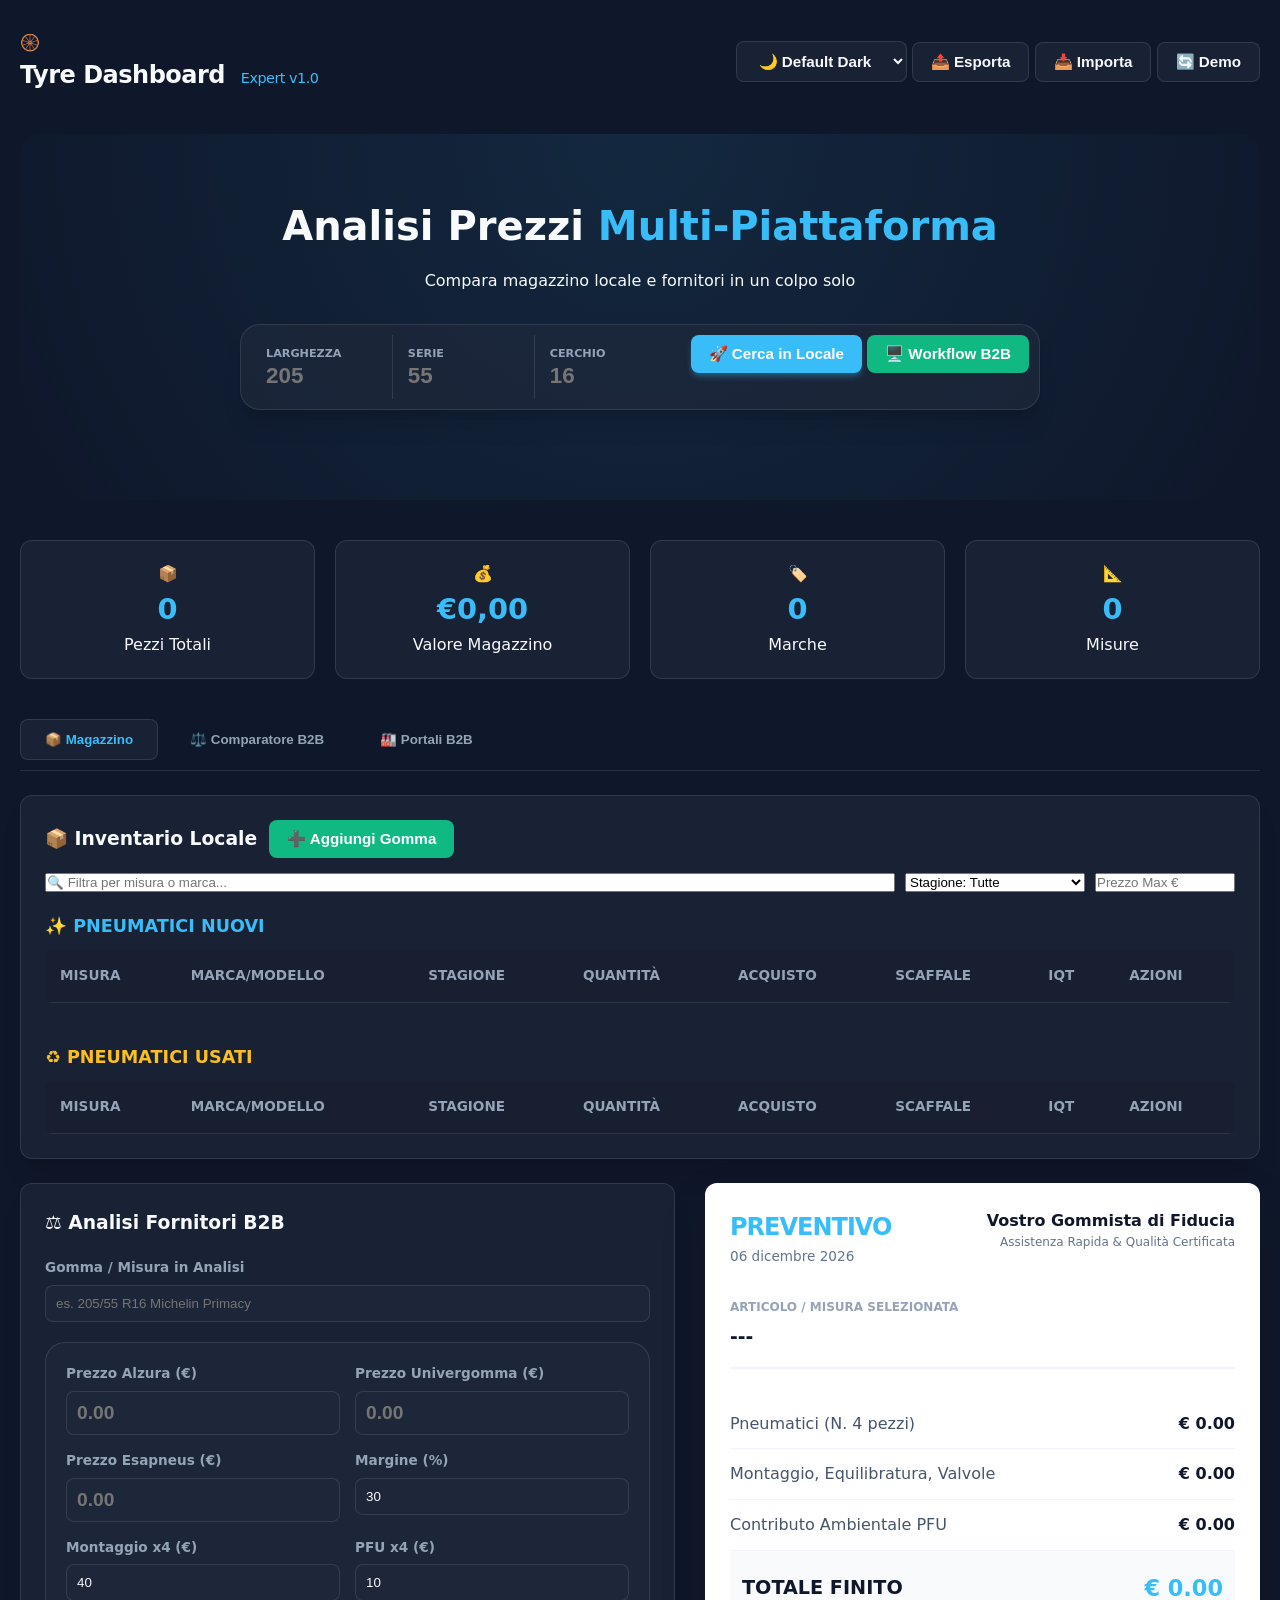
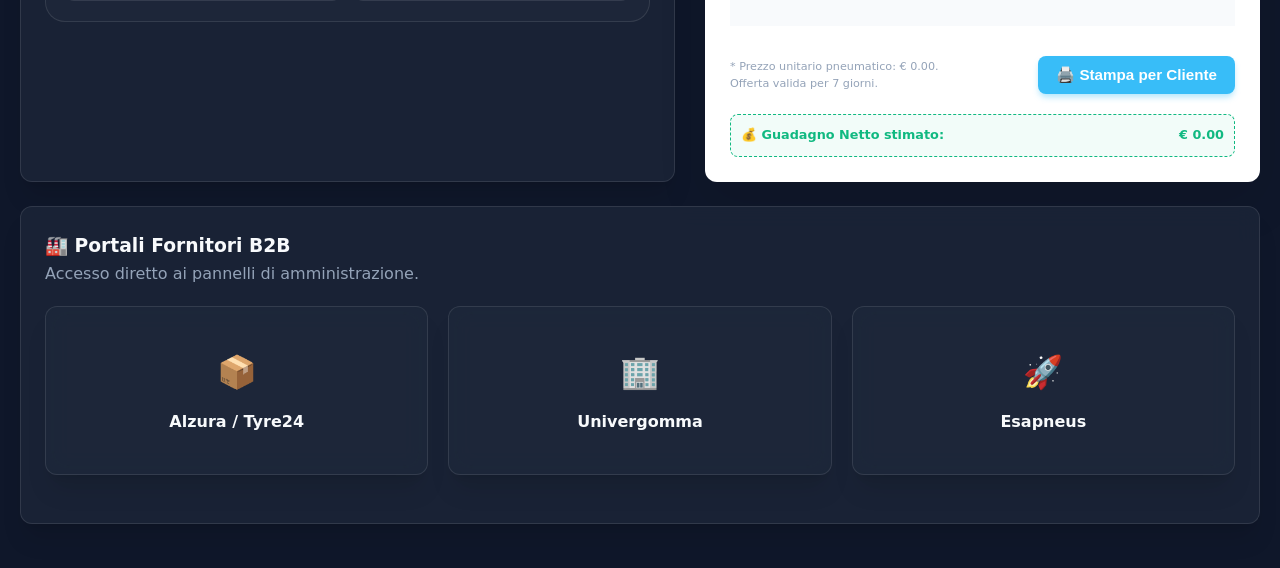
==== index.html @ cc28f00b "Initial commit - Tyre Dashboard Expert Edition" ====
<!DOCTYPE html>
<html lang="it">
<head>
  <meta charset="UTF-8">
  <meta name="viewport" content="width=device-width, initial-scale=1.0">
  <meta name="description" content="Tyre Dashboard — Sistema gestionale professionale per gommisti. Ricerca B2B, magazzino e preventivatore.">
  <title>Tyre Dashboard — Gestionale Expert</title>
  <link rel="preconnect" href="https://fonts.googleapis.com">
  <link rel="preconnect" href="https://fonts.gstatic.com" crossorigin>
  <link rel="stylesheet" href="style.css">
  <link rel="icon" href="data:image/svg+xml,<svg xmlns='http://www.w3.org/2000/svg' viewBox='0 0 100 100'><text y='.9em' font-size='90'>🛞</text></svg>">
</head>
<body>
  <div class="app-container">

    <!-- ===== HEADER ===== -->
    <header class="header">
      <div class="header-left">
        <div class="logo-icon">🛞</div>
        <h1>Tyre Dashboard <span>Expert v1.0</span></h1>
      </div>
      <div class="header-actions">
        <select id="theme-selector" class="btn btn-secondary btn-sm" title="Seleziona tema interfaccia">
          <option value="default">🌙 Default Dark</option>
          <option value="light">☀️ Light Mode</option>
          <option value="ocean">🌊 Deep Ocean</option>
          <option value="forest">🌲 Dark Forest</option>
          <option value="cyberpunk">🤖 Cyberpunk</option>
        </select>
        <button class="btn btn-secondary btn-sm" id="btn-export" title="Backup magazzino (JSON)">📤 Esporta</button>
        <button class="btn btn-secondary btn-sm" id="btn-import" title="Carica magazzino da file">📥 Importa</button>
        <button class="btn btn-secondary btn-sm" id="btn-reset-demo" title="Ripristina dati di prova">🔄 Demo</button>
        <input type="file" id="import-file" accept=".json" style="display:none">
      </div>
    </header>

    <!-- ===== RICERCA HERO ===== -->
    <section class="search-hero">
      <h2>Analisi Prezzi <span class="highlight">Multi-Piattaforma</span></h2>
      <p>Compara magazzino locale e fornitori in un colpo solo</p>

      <div class="search-bar-wrapper">
        <div class="search-input-group">
          <div class="search-field">
            <span class="field-label">Larghezza</span>
            <input type="text" id="search-larghezza" placeholder="205" maxlength="3" inputmode="numeric" title="Larghezza battistrada">
          </div>
          <div class="search-field">
            <span class="field-label">Serie</span>
            <input type="text" id="search-serie" placeholder="55" maxlength="2" inputmode="numeric" title="Altezza spalla">
          </div>
          <div class="search-field">
            <span class="field-label">Cerchio</span>
            <input type="text" id="search-cerchio" placeholder="16" maxlength="2" inputmode="numeric" title="Diametro cerchio">
          </div>
        </div>
        <div class="search-actions">
          <button class="btn btn-primary" id="btn-cerca-tutti" title="Verifica disponibilità interna">
            🚀 Cerca in Locale
          </button>
          <button class="btn btn-success" id="btn-workspace" title="Workflow B2B: Apre Alzura, Univergomma ed Esapneus">
            🖥️ Workflow B2B
          </button>
        </div>
      </div>

      <div id="stock-result"></div>
      <div class="site-buttons" id="site-buttons"></div>
    </section>

    <!-- ===== STATS ===== -->
    <div class="stats-grid">
      <div class="stat-card">
        <div class="stat-icon">📦</div>
        <div class="stat-value" id="stat-pezzi">0</div>
        <div class="stat-label">Pezzi Totali</div>
      </div>
      <div class="stat-card">
        <div class="stat-icon">💰</div>
        <div class="stat-value" id="stat-valore">€0</div>
        <div class="stat-label">Valore Magazzino</div>
      </div>
      <div class="stat-card">
        <div class="stat-icon">🏷️</div>
        <div class="stat-value" id="stat-marche">0</div>
        <div class="stat-label">Marche</div>
      </div>
      <div class="stat-card">
        <div class="stat-icon">📐</div>
        <div class="stat-value" id="stat-misure">0</div>
        <div class="stat-label">Misure</div>
      </div>
    </div>

    <!-- ===== TABS ===== -->
    <div class="tabs">
      <button class="tab active" data-tab="magazzino">📦 Magazzino</button>
      <button class="tab" data-tab="comparatore">⚖️ Comparatore B2B</button>
      <button class="tab" data-tab="fornitori">🏭 Portali B2B</button>
    </div>

    <!-- ===== TAB: MAGAZZINO ===== -->
    <div class="tab-content active" id="tab-magazzino">
      <div class="glass-card">
        <div class="table-header filters-container">
          <div style="display:flex; align-items:center; gap:12px;">
             <h3 style="margin:0;">📦 Inventario Locale</h3>
             <button class="btn btn-success btn-sm" id="btn-aggiungi">➕ Aggiungi Gomma</button>
          </div>
          <div class="filters-bar" style="margin-top:15px; display:flex; flex-wrap:wrap; gap:10px;">
            <input type="text" id="filter-misura" class="form-group" style="flex:1; min-width:200px;" placeholder="🔍 Filtra per misura o marca..." oninput="applyFilters()" title="Testo ricerca">
            
            <select id="filter-stagione" class="form-group" style="width:180px;" onchange="applyFilters()" title="Filtra per stagione">
              <option value="">Stagione: Tutte</option>
              <option value="Estiva">Estive ☀️</option>
              <option value="Invernale">Invernali ❄️</option>
              <option value="4 Stagioni">4 Stagioni 🌤️</option>
            </select>
            
            <input type="number" id="filter-prezzo-max" class="form-group" style="width:140px;" placeholder="Prezzo Max €" oninput="applyFilters()" title="Prezzo limite">
          </div>
        </div>

        <div class="section-title-new">✨ PNEUMATICI NUOVI</div>
        <div class="table-wrapper">
          <table class="dashboard-table">
            <thead>
              <tr>
                <th>Misura</th>
                <th>Marca/Modello</th>
                <th>Stagione</th>
                <th>Quantità</th>
                <th>Acquisto</th>
                <th>Scaffale</th>
                <th>IQT</th>
                <th>Azioni</th>
              </tr>
            </thead>
            <tbody id="magazzino-nuove-body"></tbody>
          </table>
        </div>

        <div class="section-title-used">♻️ PNEUMATICI USATI</div>
        <div class="table-wrapper">
          <table class="dashboard-table">
            <thead>
              <tr>
                <th>Misura</th>
                <th>Marca/Modello</th>
                <th>Stagione</th>
                <th>Quantità</th>
                <th>Acquisto</th>
                <th>Scaffale</th>
                <th>IQT</th>
                <th>Azioni</th>
              </tr>
            </thead>
            <tbody id="magazzino-usate-body"></tbody>
          </table>
        </div>
      </div>
    </div>

    <!-- ===== TAB: COMPARATORE B2B ===== -->
    <div class="tab-content" id="tab-comparatore">
      <div class="comparatore-grid">
        <div class="glass-card">
          <h3 style="margin-bottom:20px;">⚖️ Analisi Fornitori B2B</h3>
          <div class="form-group">
             <label>Gomma / Misura in Analisi</label>
             <input type="text" id="comp-gomma" placeholder="es. 205/55 R16 Michelin Primacy" oninput="document.getElementById('print-gomma').textContent = this.value" title="Dettaglio pneumatico">
          </div>
          
          <div class="comp-box" style="margin-top:20px;">
             <div class="form-grid" style="display:grid; grid-template-columns:1fr 1fr; gap:15px;">
               <div class="form-group">
                 <label>Prezzo Alzura (€)</label>
                 <input type="number" id="comp-alzura" class="price-input" placeholder="0.00" step="0.01" oninput="calcolaPreventivo()" title="Costo Alzura">
               </div>
               <div class="form-group">
                 <label>Prezzo Univergomma (€)</label>
                 <input type="number" id="comp-univer" class="price-input" placeholder="0.00" step="0.01" oninput="calcolaPreventivo()" title="Costo Univergomma">
               </div>
               <div class="form-group">
                 <label>Prezzo Esapneus (€)</label>
                 <input type="number" id="comp-esa" class="price-input" placeholder="0.00" step="0.01" oninput="calcolaPreventivo()" title="Costo Esapneus">
               </div>
               <div class="form-group">
                 <label>Margine (%)</label>
                 <input type="number" id="comp-margine" value="30" oninput="calcolaPreventivo()" title="Ricarico desiderato">
               </div>
               <div class="form-group">
                 <label>Montaggio x4 (€)</label>
                 <input type="number" id="comp-montaggio" value="40" oninput="calcolaPreventivo()" title="Prezzo montaggio treno">
               </div>
               <div class="form-group">
                 <label>PFU x4 (€)</label>
                 <input type="number" id="comp-pfu" value="10" oninput="calcolaPreventivo()" title="Smaltimento treno">
               </div>
             </div>
          </div>
          
          <div id="b2b-winner" class="winner-badge" style="display:none; margin-top:20px; padding:15px; border-radius:10px; text-align:center;"></div>
        </div>

        <!-- Preventivo -->
        <div class="glass-card quote-card" id="printable-quote">
           <div class="quote-header">
              <div>
                 <h2 class="quote-title">PREVENTIVO</h2>
                 <p id="print-date" class="quote-date"></p>
              </div>
              <div class="quote-vendor">
                 <h4>Vostro Gommista di Fiducia</h4>
                 <p>Assistenza Rapida & Qualità Certificata</p>
              </div>
           </div>

           <div class="quote-item-details">
              <p class="quote-label">Articolo / Misura Selezionata</p>
              <h3 id="print-gomma">---</h3>
           </div>

           <table class="quote-table">
              <tr class="quote-row">
                 <td class="quote-cell">Pneumatici (N. 4 pezzi)</td>
                 <td class="quote-cell-price" id="print-tot-gomme">€ 0.00</td>
              </tr>
              <tr class="quote-row">
                 <td class="quote-cell">Montaggio, Equilibratura, Valvole</td>
                 <td class="quote-cell-price" id="print-tot-montaggio">€ 0.00</td>
              </tr>
              <tr class="quote-row">
                 <td class="quote-cell">Contributo Ambientale PFU</td>
                 <td class="quote-cell-price" id="print-tot-pfu">€ 0.00</td>
              </tr>
              <tr class="quote-total-row">
                 <td class="quote-total-label">TOTALE FINITO</td>
                 <td class="quote-total-price" id="print-gran-totale">€ 0.00</td>
              </tr>
           </table>

           <div class="quote-footer">
              <p class="quote-notes">
                 * Prezzo unitario pneumatico: <span id="print-unitario">€ 0.00</span>. Offerta valida per 7 giorni.
              </p>
              <button class="btn btn-primary no-print" onclick="stampaPreventivo()" title="Genera stampa del preventivo">🖨️ Stampa per Cliente</button>
           </div>
           
           <div class="no-print margin-info-box">
              <span class="margin-label">💰 Guadagno Netto stimato:</span>
              <span class="margin-value" id="print-margine-netto">€ 0.00</span>
           </div>
        </div>
      </div>
    </div>

    <!-- ===== TAB: FORNITORI B2B ===== -->
    <div class="tab-content" id="tab-fornitori">
      <div class="glass-card">
        <h3>🏭 Portali Fornitori B2B</h3>
        <p style="margin-bottom:20px; color:var(--text-secondary);">Accesso diretto ai pannelli di amministrazione.</p>
        <div class="site-grid" style="display:grid; grid-template-columns:repeat(auto-fit, minmax(250px, 1fr)); gap:20px;">
           <a href="https://tyre24.alzura.com/" target="_blank" rel="noopener" class="glass-card" style="text-decoration:none; text-align:center; padding:40px 20px;">
              <div style="font-size:2rem; margin-bottom:10px;">📦</div>
              <h4 style="color:var(--text-primary);">Alzura / Tyre24</h4>
           </a>
           <a href="https://www.univergomma.it/" target="_blank" rel="noopener" class="glass-card" style="text-decoration:none; text-align:center; padding:40px 20px;">
              <div style="font-size:2rem; margin-bottom:10px;">🏢</div>
              <h4 style="color:var(--text-primary);">Univergomma</h4>
           </a>
           <a href="https://b2b.esapneus.it/" target="_blank" rel="noopener" class="glass-card" style="text-decoration:none; text-align:center; padding:40px 20px;">
              <div style="font-size:2rem; margin-bottom:10px;">🚀</div>
              <h4 style="color:var(--text-primary);">Esapneus</h4>
           </a>
        </div>
      </div>
    </div>

    </div>

  </div>

  </div>

  <!-- MODAL -->
  <div class="modal-overlay" id="modal-overlay">
    <div class="modal">
      <h3 id="modal-title">📦 Gestione Gomma</h3>
      <form id="form-gomma">
        <div class="form-grid" style="display:grid; grid-template-columns:1fr 1fr; gap:15px; margin-top:20px;">
          <div class="form-group"><label>Misura *</label><input type="text" name="misura" required placeholder="205/55 R16" title="Misura gomma"></div>
          <div class="form-group"><label>Marca *</label><input type="text" name="marca" required placeholder="Michelin" title="Marca"></div>
          <div class="form-group"><label>Modello</label><input type="text" name="modello" placeholder="Primacy" title="Modello"></div>
          <div class="form-group"><label>Quantità</label><input type="number" name="quantita" value="4" title="Quantità in stock"></div>
          <div class="form-group"><label>Prezzo Acquisto (€)</label><input type="number" name="prezzo" step="0.01" title="Prezzo di acquisto"></div>
          <div class="form-group"><label>Scaffale</label><input type="text" name="scaffale" title="Posizione logistica"></div>
          <div class="form-group">
            <label>Condizione</label>
            <select name="condizione" title="Nuova o Usata">
              <option value="Nuova">Nuova ✨</option>
              <option value="Usata">Usata ♻️</option>
            </select>
          </div>
          <div class="form-group">
            <label>Stagione</label>
            <select name="stagione" title="Tipologia stagionale">
              <option value="Estiva">Estiva ☀️</option>
              <option value="Invernale">Invernale ❄️</option>
              <option value="4 Stagioni">4 Stagioni 🌤️</option>
            </select>
          </div>
          <input type="hidden" name="bagnato" value="B">
          <input type="hidden" name="consumo" value="B">
          <input type="hidden" name="rumore" value="70">
        </div>
        <div class="form-actions" style="margin-top:25px; display:flex; justify-content:flex-end; gap:10px;">
          <button type="button" class="btn btn-secondary" id="btn-modal-cancel">Chiudi</button>
          <button type="submit" class="btn btn-primary">💾 Salva</button>
        </div>
      </form>
    </div>
  </div>

  <div class="toast-container" id="toast-container"></div>
  <script src="app.js"></script>
</body>
</html>
---- style.css ----
/* ==========================================================================
   DESIGN SYSTEM TYRE DASHBOARD - EXPERT EDITION
   ========================================================================== */

:root {
  /* Default: Dark Glassmorphism */
  --bg-app: #0f172a;
  --bg-glass: rgba(30, 41, 59, 0.7);
  --border-glass: rgba(255, 255, 255, 0.1);
  --text-primary: #f8fafc;
  --text-secondary: #94a3b8;
  --accent-1: #38bdf8;
  --accent-2: #818cf8;
  --accent-cyan: #22d3ee;
  --success: #10b981;
  --success-bg: rgba(16, 185, 129, 0.1);
  --success-border: rgba(16, 185, 129, 0.2);
  --warning: #fbbf24;
  --danger: #f43f5e;
  --radius-sm: 8px;
  --radius-md: 12px;
  --radius-lg: 20px;
  --font-main: 'Inter', system-ui, -apple-system, sans-serif;
  --shadow-lg: 0 20px 25px -5px rgba(0, 0, 0, 0.1), 0 8px 10px -6px rgba(0, 0, 0, 0.1);
}

/* THEMES */
[data-theme="light"] {
  --bg-app: #f1f5f9;
  --bg-glass: rgba(255, 255, 255, 0.8);
  --border-glass: rgba(0, 0, 0, 0.05);
  --text-primary: #0f172a;
  --text-secondary: #475569;
  --accent-1: #2563eb;
  --shadow-lg: 0 10px 15px -3px rgba(0, 0, 0, 0.1);
}

[data-theme="ocean"] {
  --bg-app: #082f49;
  --bg-glass: rgba(12, 74, 110, 0.8);
  --accent-1: #0ea5e9;
  --accent-2: #38bdf8;
}

[data-theme="forest"] {
  --bg-app: #064e3b;
  --bg-glass: rgba(6, 78, 59, 0.8);
  --accent-1: #10b981;
  --accent-2: #34d399;
}

[data-theme="cyberpunk"] {
  --bg-app: #1a1a2e;
  --bg-glass: rgba(22, 33, 62, 0.9);
  --border-glass: #00fff5;
  --accent-1: #e94560;
  --accent-2: #0f3460;
  --accent-cyan: #00fff5;
}

/* ============================================
   RESET & BASE
   ============================================ */
* { margin: 0; padding: 0; box-sizing: border-box; }
body {
  font-family: var(--font-main);
  background-color: var(--bg-app);
  color: var(--text-primary);
  line-height: 1.6;
  min-height: 100vh;
  transition: background-color 0.4s ease;
  overflow-x: hidden;
}

.app-container {
  max-width: 1400px;
  margin: 0 auto;
  padding: 20px;
}

/* ============================================
   ANIMATIONS
   ============================================ */
@keyframes entranceSlide {
  from { opacity: 0; transform: translateY(10px); }
  to { opacity: 1; transform: translateY(0); }
}

@keyframes pulseBorder {
  0% { box-shadow: 0 0 0 0 rgba(56, 189, 248, 0.4); }
  70% { box-shadow: 0 0 0 10px rgba(56, 189, 248, 0); }
  100% { box-shadow: 0 0 0 0 rgba(56, 189, 248, 0); }
}

/* ============================================
   UI COMPONENTS
   ============================================ */
.glass-card {
  background: var(--bg-glass);
  backdrop-filter: blur(12px);
  -webkit-backdrop-filter: blur(12px);
  border: 1px solid var(--border-glass);
  border-radius: var(--radius-md);
  padding: 24px;
  box-shadow: var(--shadow-lg);
  margin-bottom: 24px;
  animation: entranceSlide 0.5s ease both;
}

.btn {
  display: inline-flex;
  align-items: center;
  gap: 8px;
  padding: 10px 18px;
  border-radius: var(--radius-sm);
  font-weight: 600;
  cursor: pointer;
  border: none;
  transition: all 0.2s cubic-bezier(0.4, 0, 0.2, 1);
  font-size: 0.95rem;
  white-space: nowrap;
}

.btn:hover { transform: translateY(-2px); opacity: 0.95; }
.btn:active { transform: translateY(0); }

.btn-primary { background: var(--accent-1); color: white; box-shadow: 0 4px 6px -1px rgba(56, 189, 248, 0.4); }
.btn-success { background: var(--success); color: white; }
.btn-secondary { background: var(--bg-glass); color: var(--text-primary); border: 1px solid var(--border-glass); }

/* ============================================
   COMPARATORE & PREVENTIVO STYLES
   ============================================ */
.comparatore-grid {
  display: grid;
  grid-template-columns: 1fr 1.2fr;
  gap: 30px;
}

@media (max-width: 1100px) {
  .comparatore-grid { grid-template-columns: 1fr; }
}

.comp-box {
  padding: 20px;
  background: rgba(255,255,255,0.02);
  border-radius: var(--radius-lg);
  border: 1px solid var(--border-glass);
}

.price-input {
  font-size: 1.2rem !important;
  font-weight: 700 !important;
  color: var(--accent-cyan) !important;
}

.winner-badge {
  background: var(--success-bg);
  border: 1px solid var(--success-border);
  color: var(--success);
  animation: entranceSlide 0.4s ease both;
}

/* Quote Card (Preventivo) */
.quote-card {
  background: white !important;
  color: #1e293b !important;
  box-shadow: 0 20px 50px rgba(0,0,0,0.1) !important;
}

[data-theme="light"] .quote-card {
  border: 1px solid #e2e8f0;
}

.quote-header {
  display: flex;
  justify-content: space-between;
  align-items: flex-start;
  margin-bottom: 30px;
}

.quote-title {
  color: var(--accent-1) !important;
  margin: 0;
  font-weight: 900;
  letter-spacing: -1px;
}

.quote-date {
  font-size: 0.85rem;
  color: #64748b;
}

.quote-vendor {
  text-align: right;
}

.quote-vendor h4 { margin: 0; color: #0f172a; }
.quote-vendor p { font-size: 0.75rem; color: #64748b; }

.quote-item-details {
  margin-bottom: 30px;
  padding-bottom: 15px;
  border-bottom: 2px solid #f1f5f9;
}

.quote-label {
  font-size: 0.75rem;
  text-transform: uppercase;
  color: #94a3b8;
  font-weight: 700;
  margin-bottom: 5px;
}

#print-gomma { margin: 0; color: #0f172a; font-weight: 800; }

.quote-table {
  width: 100%;
  border-collapse: collapse;
  margin-bottom: 30px;
}

.quote-row {
  border-bottom: 1px solid #f1f5f9;
}

.quote-cell {
  padding: 12px 0;
  color: #475569;
}

.quote-cell-price {
  padding: 12px 0;
  text-align: right;
  font-weight: 600;
  color: #0f172a;
}

.quote-total-row {
  background: #f8fafc;
}

.quote-total-label {
  padding: 20px 12px;
  font-weight: 800;
  font-size: 1.2rem;
  color: #0f172a;
}

.quote-total-price {
  padding: 20px 12px;
  text-align: right;
  font-weight: 900;
  font-size: 1.4rem;
  color: var(--accent-1) !important;
}

.quote-footer {
  display: flex;
  justify-content: space-between;
  align-items: center;
  gap: 20px;
}

.quote-notes {
  font-size: 0.7rem;
  color: #94a3b8;
  max-width: 250px;
}

.margin-info-box {
  margin-top: 20px;
  padding: 10px;
  background: rgba(16,185,129,0.05);
  border: 1px dashed var(--success);
  border-radius: 8px;
  display: flex;
  justify-content: space-between;
}

.margin-label {
  font-size: 0.8rem;
  color: var(--success);
  font-weight: 600;
}

.margin-value {
  font-size: 0.8rem;
  color: var(--success);
  font-weight: 700;
}

/* Section Titles */
.section-title-new {
  margin-top: 20px;
  margin-bottom: 10px;
  font-weight: 800;
  font-size: 1.1rem;
  color: var(--accent-1);
  text-transform: uppercase;
}

.section-title-used {
  margin-top: 40px;
  margin-bottom: 10px;
  font-weight: 800;
  font-size: 1.1rem;
  color: var(--warning);
  text-transform: uppercase;
}

/* ============================================
   DASHBOARD SPECIFIC
   ============================================ */
.header {
  display: flex;
  justify-content: space-between;
  align-items: center;
  margin-bottom: 30px;
  padding: 10px 0;
}

.header h1 { font-size: 1.5rem; letter-spacing: -0.5px; }
.header h1 span { color: var(--accent-1); font-weight: 400; font-size: 0.9rem; margin-left: 8px; }

.search-hero {
  text-align: center;
  padding: 60px 20px;
  background: radial-gradient(circle at top, rgba(56, 189, 248, 0.1), transparent);
  border-radius: var(--radius-lg);
  margin-bottom: 40px;
}

.search-hero h2 { font-size: 2.5rem; margin-bottom: 10px; color: var(--text-primary); }
.highlight { color: var(--accent-1); }

.search-bar-wrapper {
  background: var(--bg-glass);
  padding: 10px;
  border-radius: var(--radius-lg);
  display: flex;
  gap: 15px;
  max-width: 800px;
  margin: 30px auto;
  border: 1px solid var(--border-glass);
  box-shadow: var(--shadow-lg);
}

.search-input-group { display: flex; flex: 1; }
.search-field { flex: 1; padding: 10px 15px; display: flex; flex-direction: column; align-items: flex-start; border-right: 1px solid var(--border-glass); }
.search-field:last-child { border-right: none; }
.field-label { font-size: 0.7rem; text-transform: uppercase; color: var(--text-secondary); font-weight: 700; }
.search-field input { background: transparent; border: none; font-size: 1.4rem; color: var(--accent-1); width: 100%; font-weight: 800; }
.search-field input:focus { outline: none; }

.stats-grid { display: grid; grid-template-columns: repeat(auto-fit, minmax(200px, 1fr)); gap: 20px; margin-bottom: 40px; }
.stat-card { background: var(--bg-glass); border: 1px solid var(--border-glass); border-radius: var(--radius-md); padding: 20px; text-align: center; }
.stat-value { font-size: 1.8rem; font-weight: 800; color: var(--accent-1); }

.tabs { display: flex; gap: 8px; margin-bottom: 24px; border-bottom: 1px solid var(--border-glass); padding-bottom: 10px; }
.tab { padding: 12px 24px; background: transparent; border: none; color: var(--text-secondary); cursor: pointer; font-weight: 600; border-radius: var(--radius-sm); }
.tab.active { background: var(--bg-glass); color: var(--accent-1); border: 1px solid var(--border-glass); }

.table-wrapper { overflow-x: auto; background: rgba(0,0,0,0.1); border-radius: var(--radius-sm); }
.dashboard-table { width: 100%; border-collapse: collapse; text-align: left; }
.dashboard-table th { padding: 15px; color: var(--text-secondary); font-weight: 600; font-size: 0.85rem; text-transform: uppercase; border-bottom: 1px solid var(--border-glass); }
.dashboard-table td { padding: 15px; border-bottom: 1px solid rgba(255,255,255,0.02); }
.dashboard-table tr:hover { background: rgba(255,255,255,0.02); }

/* BADGES */
.badge { padding: 4px 10px; border-radius: 6px; font-size: 0.75rem; font-weight: 700; white-space: nowrap; }
.badge-iqt-A { background: #059669; color: white; }
.badge-iqt-B { background: #10b981; color: white; }
.badge-iqt-C { background: #f59e0b; color: white; }
.badge-iqt-D { background: #ef4444; color: white; }

/* MODAL */
.modal-overlay { position: fixed; inset: 0; background: rgba(0,0,0,0.8); backdrop-filter: blur(8px); display: none; align-items: center; justify-content: center; z-index: 1000; padding: 20px; }
.modal-overlay.active { display: flex; }
.modal { background: var(--bg-app); border: 1px solid var(--border-glass); border-radius: var(--radius-lg); max-width: 600px; width: 100%; padding: 30px; border-top: 4px solid var(--accent-1); }

.form-group { display: flex; flex-direction: column; gap: 6px; }
.form-group label { font-size: 0.85rem; color: var(--text-secondary); font-weight: 600; }
.form-group input, .form-group select { background: var(--bg-glass); border: 1px solid var(--border-glass); border-radius: var(--radius-sm); padding: 10px; color: var(--text-primary); }

/* TOAST */
.toast-container { position: fixed; bottom: 20px; right: 20px; z-index: 2000; }
.toast { background: var(--bg-glass); border-left: 4px solid var(--accent-1); border-radius: 8px; padding: 15px 25px; margin-bottom: 10px; box-shadow: 0 10px 15px -3px rgba(0,0,0,0.2); animation: entranceSlide 0.3s ease; }

/* STAMPA */
@media print {
  body { background: white !important; color: black !important; }
  .no-print, .header, .search-hero, .stats-grid, .tabs, .tab-content:not(.active), .site-buttons, .table-header, .table-wrapper { display: none !important; }
  .tab-content#tab-comparatore { display: block !important; }
  .comparatore-grid { display: block !important; }
  .glass-card:not(.quote-card) { display: none !important; }
  .quote-card {
     position: absolute; top: 0; left: 0; width: 100% !important; border: none !important; box-shadow: none !important; padding: 0 !important;
  }
}
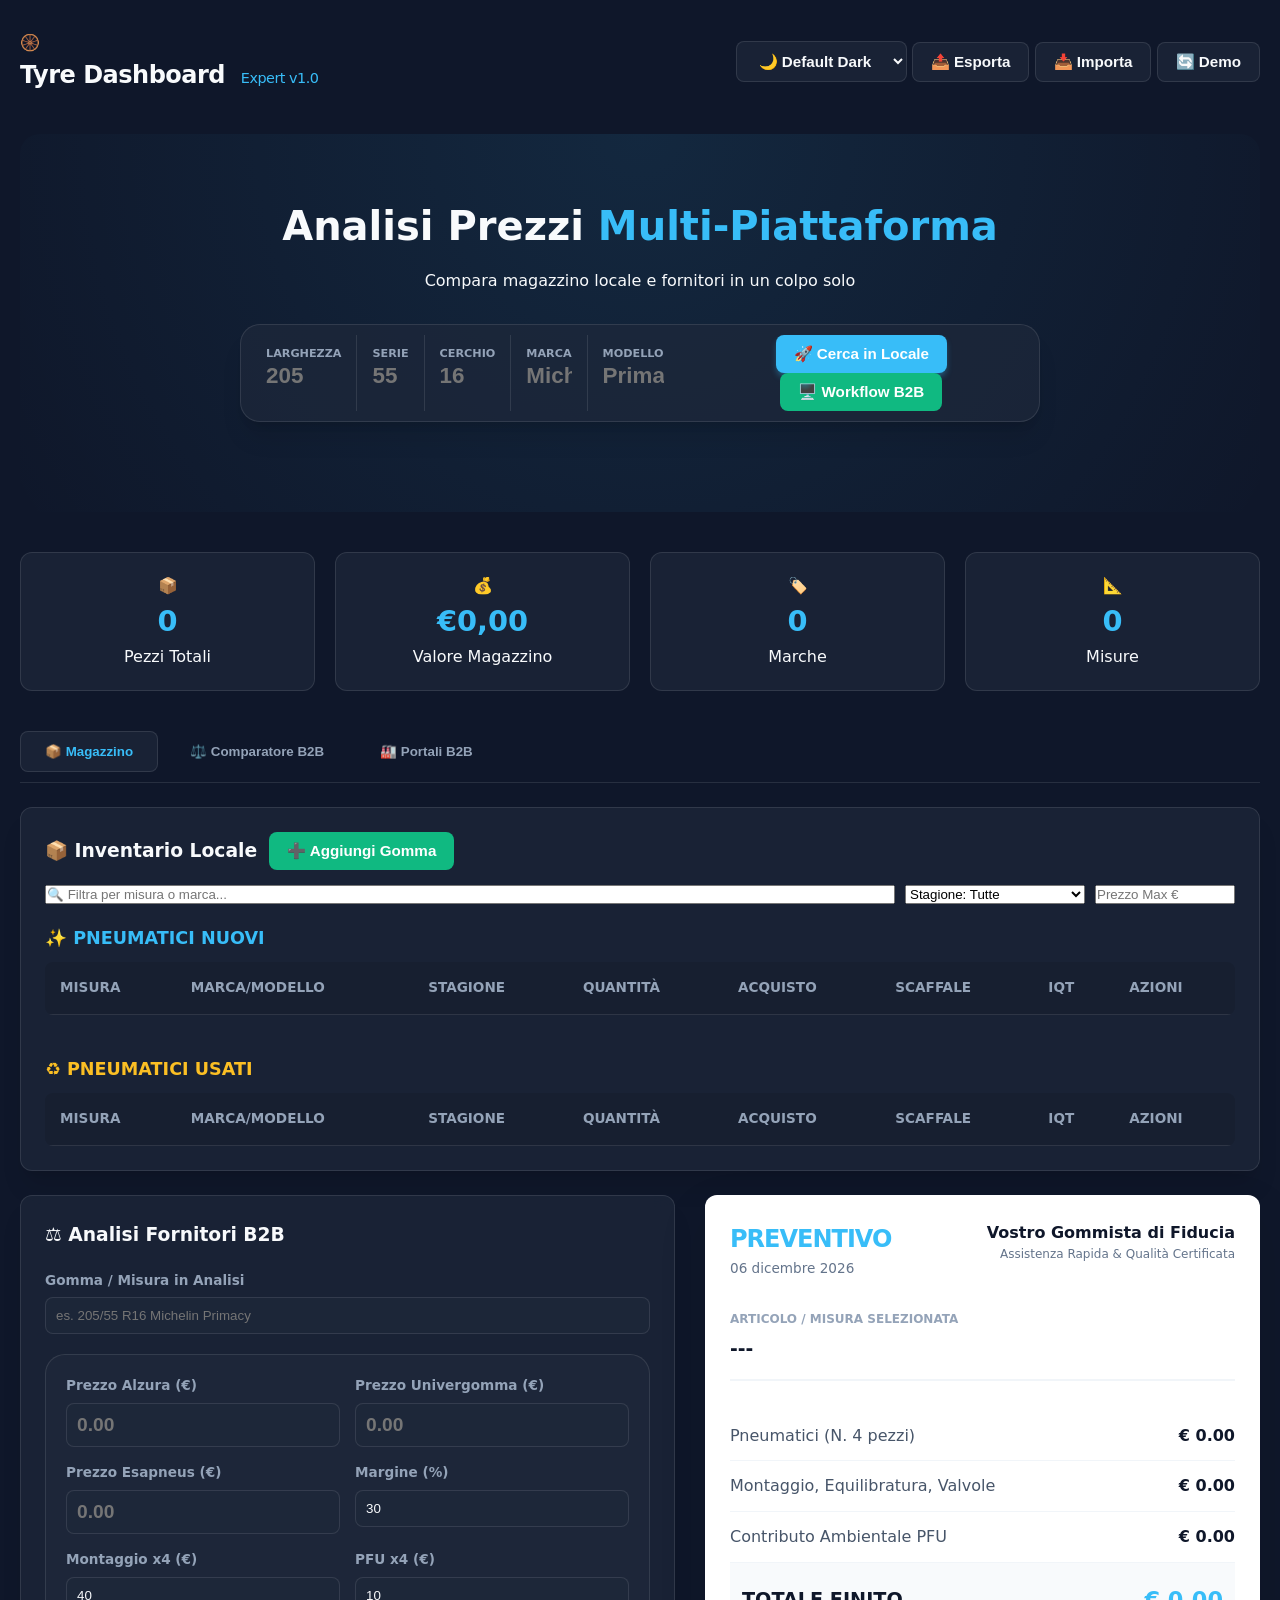
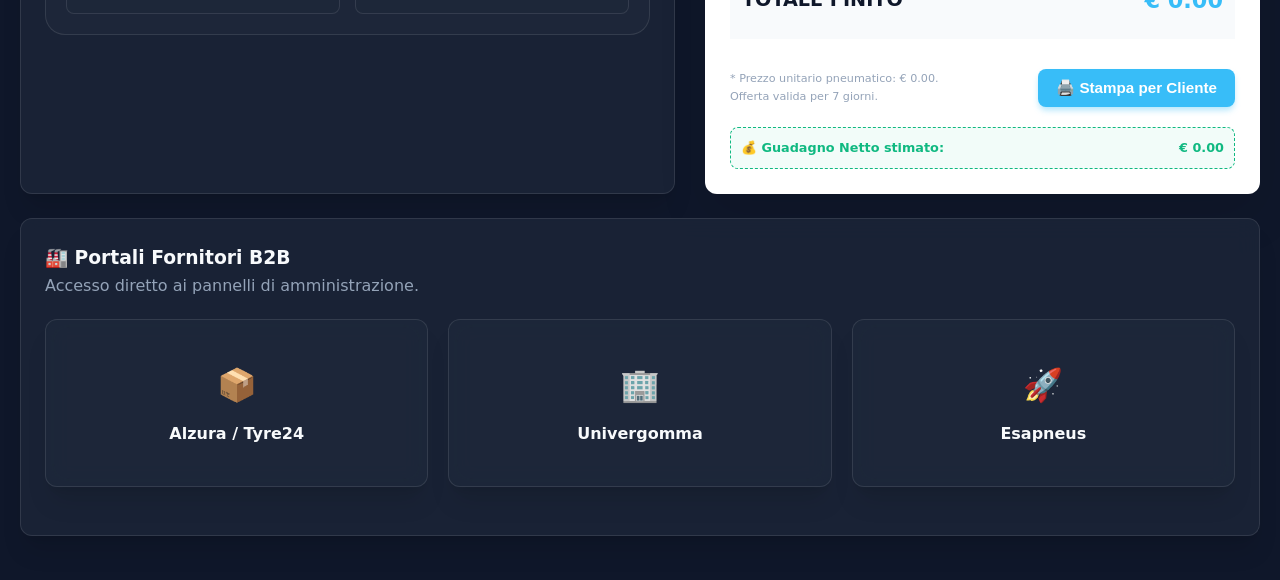
==== commit 150cb26b: "Feature: Advanced B2B Search with Splitscreen Windows (3x33%)" ====
--- a/index.html
+++ b/index.html
@@ -52,6 +52,14 @@
           <div class="search-field">
             <span class="field-label">Cerchio</span>
             <input type="text" id="search-cerchio" placeholder="16" maxlength="2" inputmode="numeric" title="Diametro cerchio">
+          </div>
+          <div class="search-field">
+            <span class="field-label">Marca</span>
+            <input type="text" id="search-marca" placeholder="Michelin" title="Marca pneumatico">
+          </div>
+          <div class="search-field">
+            <span class="field-label">Modello</span>
+            <input type="text" id="search-modello" placeholder="Primacy" title="Modello specifico">
           </div>
         </div>
         <div class="search-actions">
--- a/style.css
+++ b/style.css
@@ -398,3 +398,70 @@
      position: absolute; top: 0; left: 0; width: 100% !important; border: none !important; box-shadow: none !important; padding: 0 !important;
   }
 }
+
+/* ============================================
+   MOBILE RESPONSIVENESS (SMARTPHONE)
+   ============================================ */
+@media (max-width: 768px) {
+  .app-container { padding: 10px; }
+  
+  .header { 
+    flex-direction: column; 
+    text-align: center; 
+    gap: 15px;
+  }
+  
+  .search-hero { padding: 40px 15px; }
+  .search-hero h2 { font-size: 1.8rem; }
+  
+  .search-bar-wrapper {
+    flex-direction: column;
+    padding: 15px;
+    border-radius: var(--radius-md);
+  }
+  
+  .search-field {
+    border-right: none;
+    border-bottom: 1px solid var(--border-glass);
+    padding: 10px 0;
+    width: 100%;
+  }
+  
+  .search-field:last-child { border-bottom: none; }
+  .search-field input { font-size: 1.1rem; }
+  
+  .tabs {
+    overflow-x: auto;
+    padding-bottom: 5px;
+    -webkit-overflow-scrolling: touch;
+  }
+  
+  .tab {
+    padding: 8px 16px;
+    font-size: 0.85rem;
+    flex-shrink: 0;
+  }
+  
+  .stats-grid {
+    grid-template-columns: 1fr 1fr;
+    gap: 10px;
+  }
+  
+  .stat-card { padding: 15px; }
+  .stat-value { font-size: 1.4rem; }
+  
+  .comparatore-grid { gap: 15px; }
+  
+  .modal {
+    padding: 20px;
+    width: 95%;
+    margin: 10px;
+  }
+  
+  .btn {
+    width: 100%;
+    justify-content: center;
+  }
+  
+  .header .btn { width: auto; }
+}
